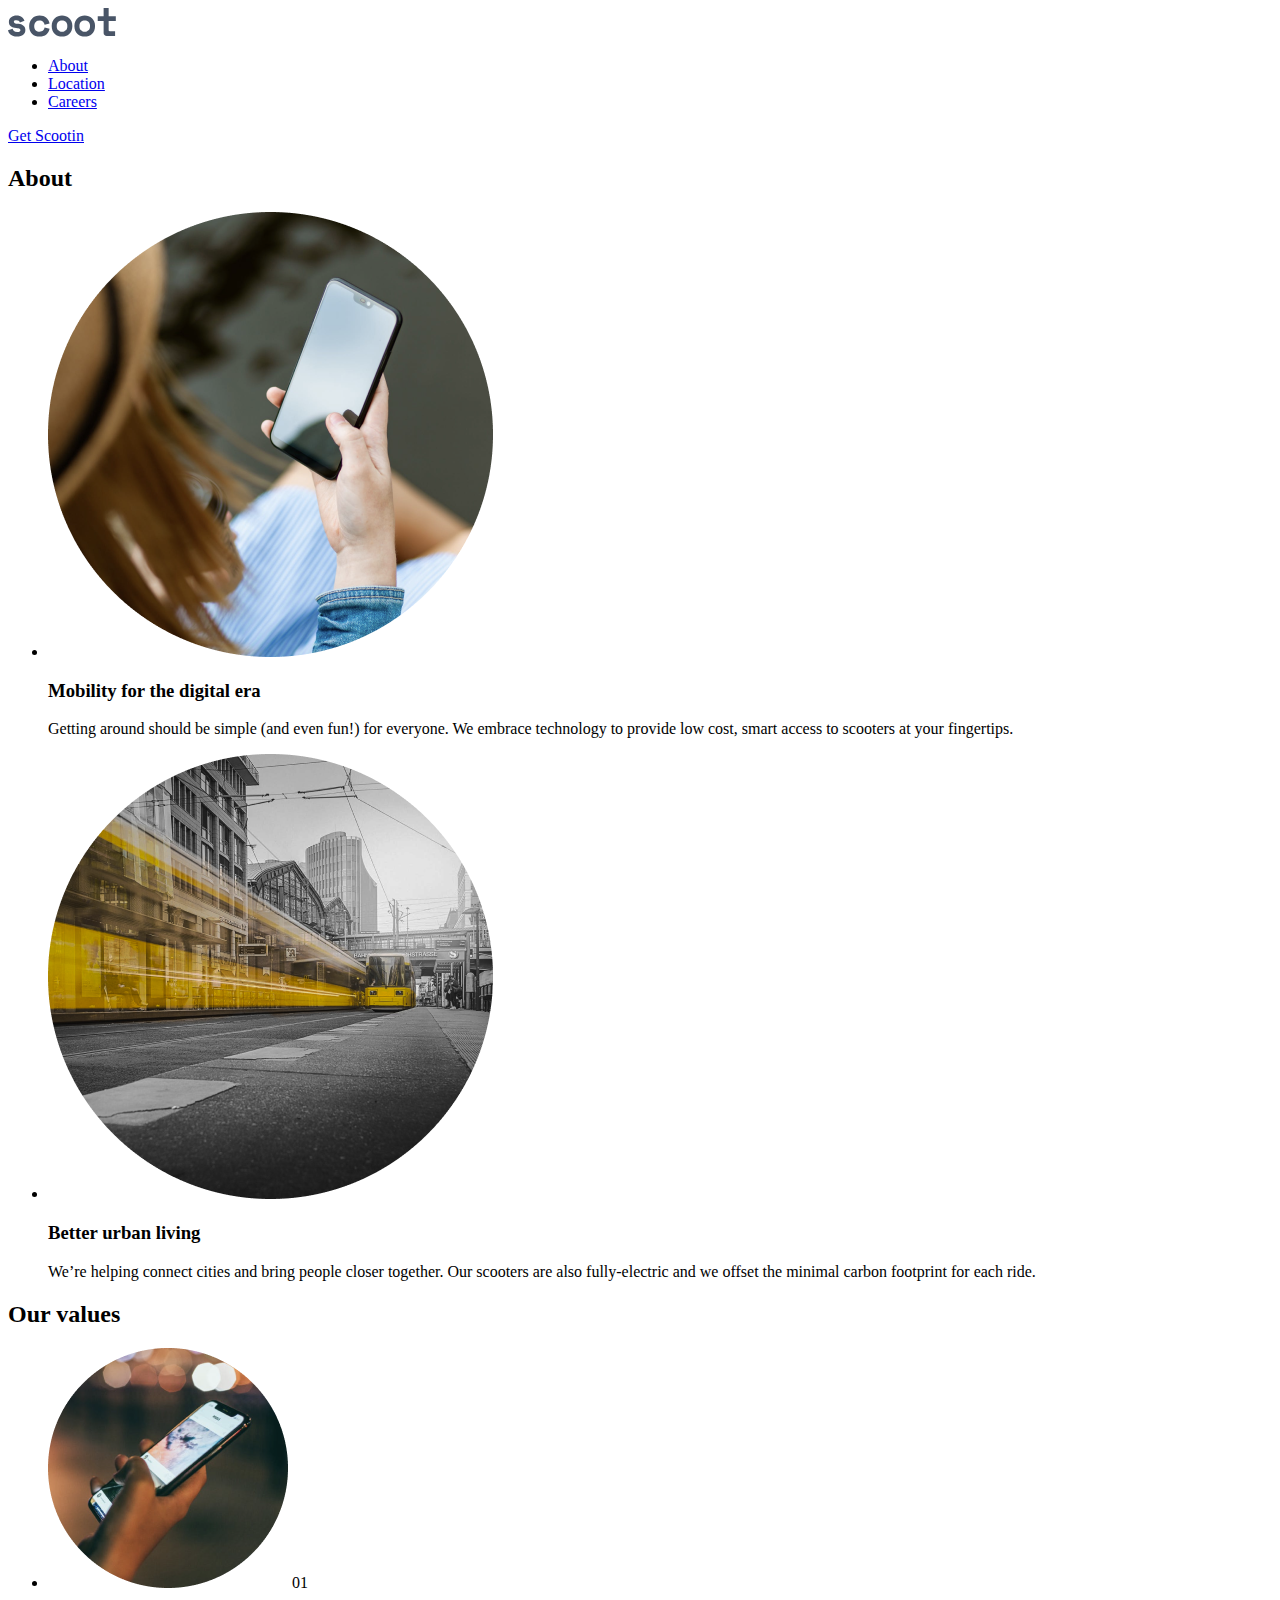
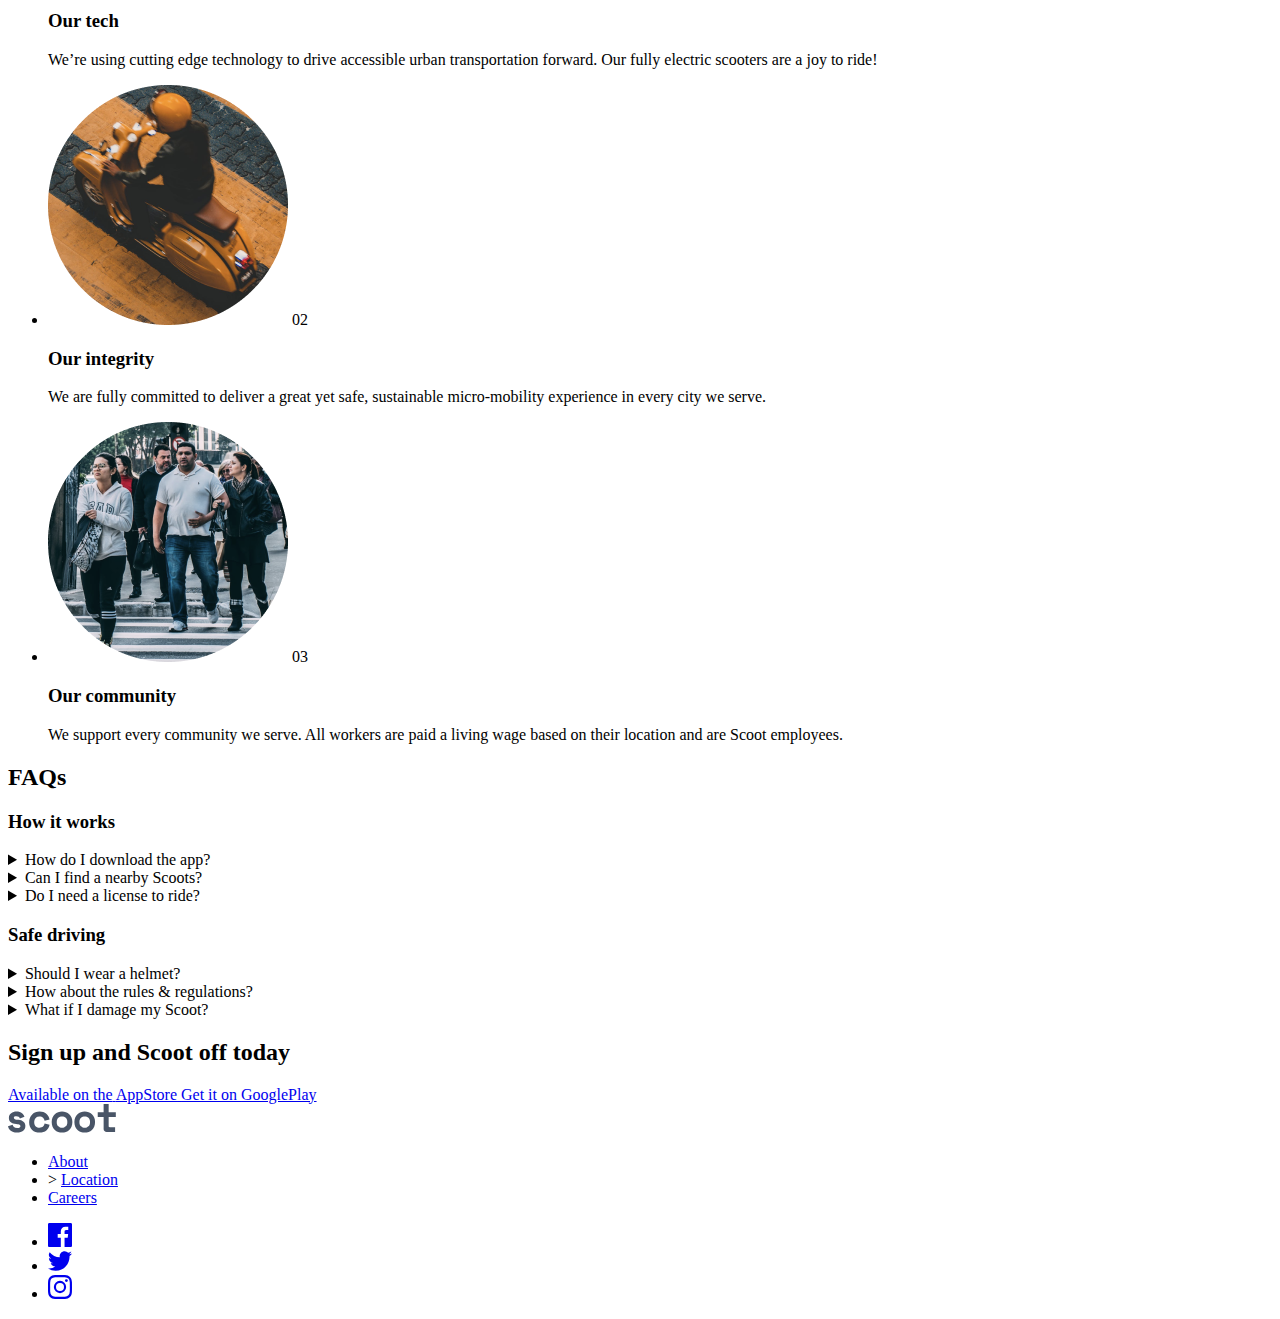
==== about.html @ 08a50570 "add about page" ====
<!DOCTYPE html>
<html lang="en">
<head>
    <meta charset="UTF-8">
    <meta http-equiv="X-UA-Compatible" content="IE=edge">
    <meta name="viewport" content="width=device-width, initial-scale=1.0">
    <title>Document</title>
</head>
<body>
        
    <!-- Header start -->
    <header class="site-header">
        <div class="container">
            <div class="site-header__wrapper">
                <div class="site-header__inner">
                    <a class="logo" href="#">
                        <img class="logo-img" src="./images/logo-black.svg" alt="site logo">
                    </a>
                    <nav class="sitenav">
                        <ul class="sitenav-list">
                            <li class="sitenav-item">
                                <a class="sitenav-link" href="#">About</a>
                            </li>
                            <li class="sitenav-item">
                                <a class="sitenav-link" href="#">Location</a>
                            </li>
                            <li class="sitenav-item">
                                <a class="sitenav-link" href="#">Careers</a>
                            </li>
                        </ul>
                    </nav>
                </div>
                <a class="scoot-link" href="#">Get Scootin</a>
            </div>
        </div>
    </header>
    <!-- Header finish -->
    
    <!-- Main start -->
    <main class="site-main">
        <!-- Hero section start  -->
        <section class="about-hero">
            <div class="container">
                <h2 class="about-hero__title">About</h2>
                <ul class="about-hero__list">
                    <li class="about-hero__item">
                        <img class="about-hero__item-img" src="./images/phone.png" alt="phone photo with girl">
                        <div class="about-hero__item-inner">
                            <h3 class="about-hero__item-title">Mobility for the digital era</h3>
                            <p class="about-hero__item-desc">Getting around should be simple (and even fun!) for everyone. We embrace technology to provide low cost, smart access to scooters at your fingertips.</p>
                        </div>
                    </li>
                    <li class="about-hero__item">
                        <img class="about-hero__item-img" src="./images/bus.png" alt="bus photo">
                        <div class="about-hero__item-inner">
                            <h3 class="about-hero__item-title">Better urban living</h3>
                            <p class="about-hero__item-desc">We’re helping connect cities and bring people closer together. Our scooters are also fully-electric and we offset the minimal carbon footprint for each ride.</p>
                        </div>
                    </li>
                </ul>
            </div>
        </section>
        <!-- Hero section finish  -->
        
        
        
        
        <!-- our values section start  -->
        <section class="our-values">
            <div class="container">
                <h2 class="our-values__title">Our values</h2>
                <ul class="our-values__list">
                    <li class="our-values__item">
                        <img class="our-values__item-img" src="./images/iphone.png" alt="decoration img">
                        <span class="our-values__item-number">01</span>
                        <h3 class="our-values__item-title">Our tech</h3>
                        <p class="our-values__item-desc">We’re using cutting edge technology to drive accessible urban transportation forward. Our fully electric scooters are a joy to ride!</p>
                    </li>
                    <li class="our-values__item">
                        <img class="our-values__item-img" src="./images/motocicle.png" alt="decoration img">
                        <span class="our-values__item-number">02</span>
                        <h3 class="our-values__item-title">Our integrity</h3>
                        <p class="our-values__item-desc">We are fully committed to deliver a great yet safe, sustainable micro-mobility experience in every city we serve.</p>
                    </li>
                    <li class="our-values__item">
                        <img class="our-values__item-img" src="./images/peoples.png" alt="decoration img">
                        <span class="our-values__item-number">03</span>
                        <h3 class="our-values__item-title">Our community</h3>
                        <p class="our-values__item-desc">We support every community we serve. All workers are paid a living wage based on their location and are Scoot employees.</p>
                    </li>
                </ul>
            </div>
        </section>
        <!-- our values section finish  -->
        
        <!-- faqs section start -->
        <section class="faqs">
            <div class="container">
                <h2 class="faqs__title">FAQs</h2>
                <div class="faqs__wrapper">
                    <h3 class="faqs__text">How it works</h3>
                    <div class="faqs__inner">
                        <details class="faqs__item">
                            <summary class="faqs__item-title">How do I download the app?</summary>
                            <p class="faqs__item-desc">To download the Scoot app, you can search “Scoot” in both the App and Google Play stores. An even simpler way to do it would be to click the relevant link at the bottom of this page and you’ll be re-directed to the correct page.</p>
                        </details>
                        <details class="faqs__item">
                            <summary class="faqs__item-title">Can I find a nearby Scoots?</summary>
                            <p class="faqs__item-desc">To download the Scoot app, you can search “Scoot” in both the App and Google Play stores. An even simpler way to do it would be to click the relevant link at the bottom of this page and you’ll be re-directed to the correct page.</p>
                        </details>
                        <details class="faqs__item faqs__item--last-item">
                            <summary class="faqs__item-title">Do I need a license to ride?</summary>
                            <p class="faqs__item-desc">To download the Scoot app, you can search “Scoot” in both the App and Google Play stores. An even simpler way to do it would be to click the relevant link at the bottom of this page and you’ll be re-directed to the correct page.</p>
                        </details>
                    </div>
                </div>
                <div class="faqs__wrapper faqs__wrapper--safe-driving">
                    <h3 class="faqs__text">Safe driving</h3>
                    <div class="faqs__inner">
                        <details class="faqs__item">
                            <summary class="faqs__item-title">Should I wear a helmet?</summary>
                            <p class="faqs__item-desc">Yes, please do! All cities have different laws. But we strongly strongly strongly recommend always wearing a helmet regardless of the local laws. We like you and we want you to be as safe as possible while Scooting.</p>
                        </details>
                        <details class="faqs__item">
                            <summary class="faqs__item-title">How about the rules & regulations?</summary>
                            <p class="faqs__item-desc">Yes, please do! All cities have different laws. But we strongly strongly strongly recommend always wearing a helmet regardless of the local laws. We like you and we want you to be as safe as possible while Scooting.</p>
                        </details>
                        <details class="faqs__item faqs__item--last-item">
                            <summary class="faqs__item-title">What if I damage my Scoot?</summary>
                            <p class="faqs__item-desc">Yes, please do! All cities have different laws. But we strongly strongly strongly recommend always wearing a helmet regardless of the local laws. We like you and we want you to be as safe as possible while Scooting.</p>
                        </details>
                    </div>
                </div>
            </div>
        </section>
        <!-- faqs section finish -->
        
        
        <!-- site article start -->
        <article class="site-article">
            <div class="container">
                <div class="site-article__box">
                    <div class="site-article__textbox">
                        <h2 class="site-article__text">
                            Sign up and Scoot off today
                        </h2>
                    </div>
                    <div class="site-article__links">
                        <a class="site-article__link site-article__link--apple" href="https://apps.apple.com/us/app/scoot-mobile/id898287610" target="blank">
                            <span class="site-article__link-textbox">
                                <span class="site-article__link-text">Available on the</span>
                                <span class="site-article__link-text site-article__link-text--bold">AppStore</span>
                            </span>
                        </a>
                        <a class="site-article__link site-article__link--google-play" href="https://play.google.com/store/apps/details?id=com.flyscoot.android&hl=ru&gl=US" target="blank">
                            <span class="site-article__link-textbox">
                                Get it on
                                <span class="site-article__link-text site-article__link-text--bold">GooglePlay</span>
                            </span>
                        </a>
                    </div>
                </div>
                <div class="site-article__circlebox">
                    <span class="site-article__circle"></span>
                    <span class="site-article__circle"></span>
                    <span class="site-article__circle"></span>
                </div>
            </div>
        </article>
        <!-- site article finish -->
        
    </main>
    <!-- Main finish  -->
    
    <!-- site footer start -->
    <footer class="site-footer">
        <div class="container">
            <div class="site-footer__box">
                <a href="./index.html">
                    <img src="./images/logo-black.svg" alt="site logo">
                </a>
                <nav class="sitenav">
                    <ul class="sitenav-list">
                        <li class="sitenav-item">
                            <a class="sitenav-link" href="#">About</a>
                        </li>
                        <li class="sitenav-item">>
                            <a class="sitenav-link" href="#">Location</a>
                        </li>
                        <li class="sitenav-item">
                            <a class="sitenav-link" href="#">Careers</a>
                        </li>
                    </ul>
                </nav>
                
                <ul class="site-footer__list">
                    <li class="site-footer__item">
                        <a class="site-footer__link" href="#">
                            <svg width="24" height="24" fill="currentColor" xmlns="http://www.w3.org/2000/svg"><path d="M22.675 0H1.325C.593 0 0 .593 0 1.325v21.351C0 23.407.593 24 1.325 24H12.82v-9.294H9.692v-3.622h3.128V8.413c0-3.1 1.893-4.788 4.659-4.788 1.325 0 2.463.099 2.795.143v3.24l-1.918.001c-1.504 0-1.795.715-1.795 1.763v2.313h3.587l-.467 3.622h-3.12V24h6.116c.73 0 1.323-.593 1.323-1.325V1.325C24 .593 23.407 0 22.675 0Z" fill="currentColor"/></svg>
                        </a>
                    </li>
                    <li class="site-footer__item">
                        <a class="site-footer__link" href="#">
                            <svg width="24" height="20" fill="currentColor" xmlns="http://www.w3.org/2000/svg"><path d="M24 2.557a9.83 9.83 0 0 1-2.828.775A4.932 4.932 0 0 0 23.337.608a9.864 9.864 0 0 1-3.127 1.195A4.916 4.916 0 0 0 16.616.248c-3.179 0-5.515 2.966-4.797 6.045A13.978 13.978 0 0 1 1.671 1.149a4.93 4.93 0 0 0 1.523 6.574 4.903 4.903 0 0 1-2.229-.616c-.054 2.281 1.581 4.415 3.949 4.89a4.935 4.935 0 0 1-2.224.084 4.928 4.928 0 0 0 4.6 3.419A9.9 9.9 0 0 1 0 17.54a13.94 13.94 0 0 0 7.548 2.212c9.142 0 14.307-7.721 13.995-14.646A10.025 10.025 0 0 0 24 2.557Z" fill="currentColor"/></svg>
                        </a>
                    </li>
                    <li class="site-footer__item">
                        <a class="site-footer__link" href="#">
                            <svg width="24" height="24" fill="currentColor" xmlns="http://www.w3.org/2000/svg"><path fill-rule="evenodd" clip-rule="evenodd" d="M12 0C8.741 0 8.333.014 7.053.072 2.695.272.273 2.69.073 7.052.014 8.333 0 8.741 0 12c0 3.259.014 3.668.072 4.948.2 4.358 2.618 6.78 6.98 6.98C8.333 23.986 8.741 24 12 24c3.259 0 3.668-.014 4.948-.072 4.354-.2 6.782-2.618 6.979-6.98.059-1.28.073-1.689.073-4.948 0-3.259-.014-3.667-.072-4.947-.196-4.354-2.617-6.78-6.979-6.98C15.668.014 15.259 0 12 0Zm0 2.163c3.204 0 3.584.012 4.85.07 3.252.148 4.771 1.691 4.919 4.919.058 1.265.069 1.645.069 4.849 0 3.205-.012 3.584-.069 4.849-.149 3.225-1.664 4.771-4.919 4.919-1.266.058-1.644.07-4.85.07-3.204 0-3.584-.012-4.849-.07-3.26-.149-4.771-1.699-4.919-4.92-.058-1.265-.07-1.644-.07-4.849 0-3.204.013-3.583.07-4.849.149-3.227 1.664-4.771 4.919-4.919 1.266-.057 1.645-.069 4.849-.069ZM5.838 12a6.162 6.162 0 1 1 12.324 0 6.162 6.162 0 0 1-12.324 0ZM12 16a4 4 0 1 1 0-8 4 4 0 0 1 0 8Zm4.965-10.405a1.44 1.44 0 1 1 2.881.001 1.44 1.44 0 0 1-2.881-.001Z" fill="currentColor"/></svg>
                        </a>
                    </li>
                </ul>
            </div>
        </div>
    </footer>
    <!-- site footer finish -->
</body>
</html>
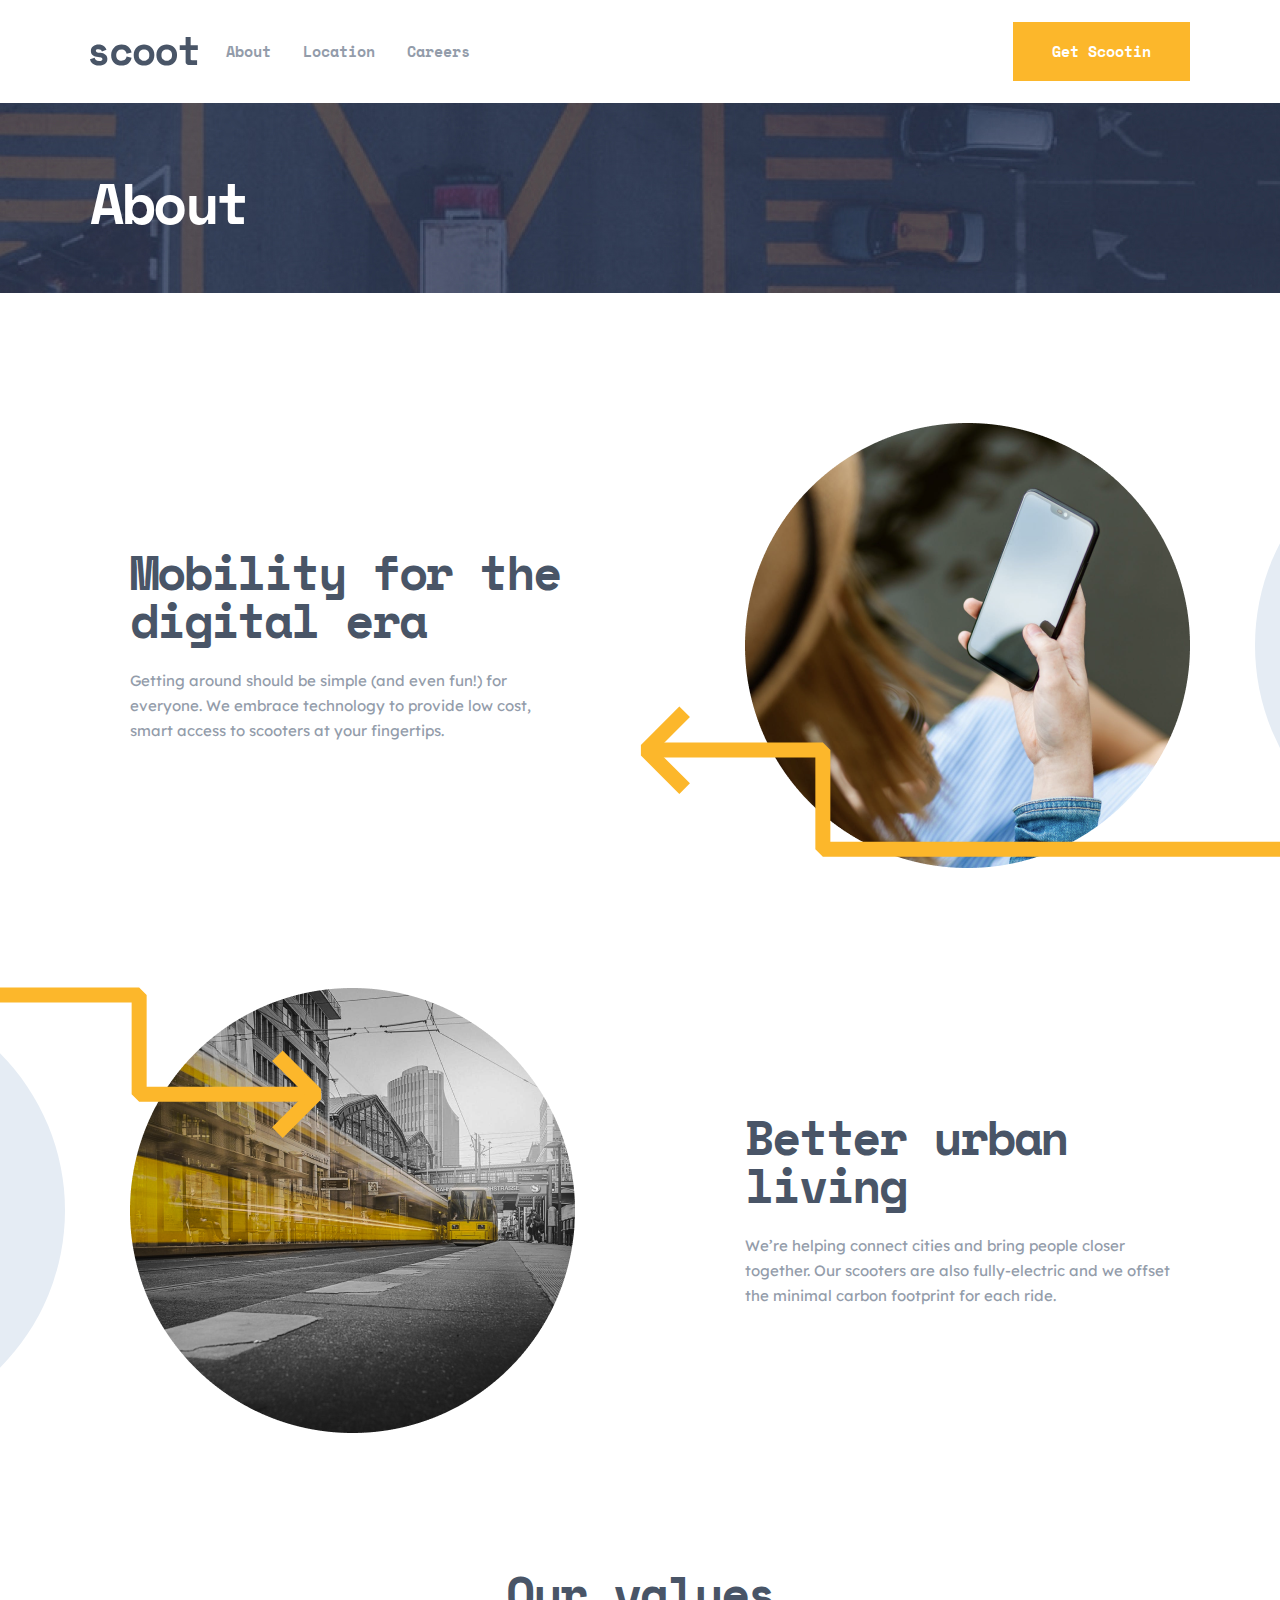
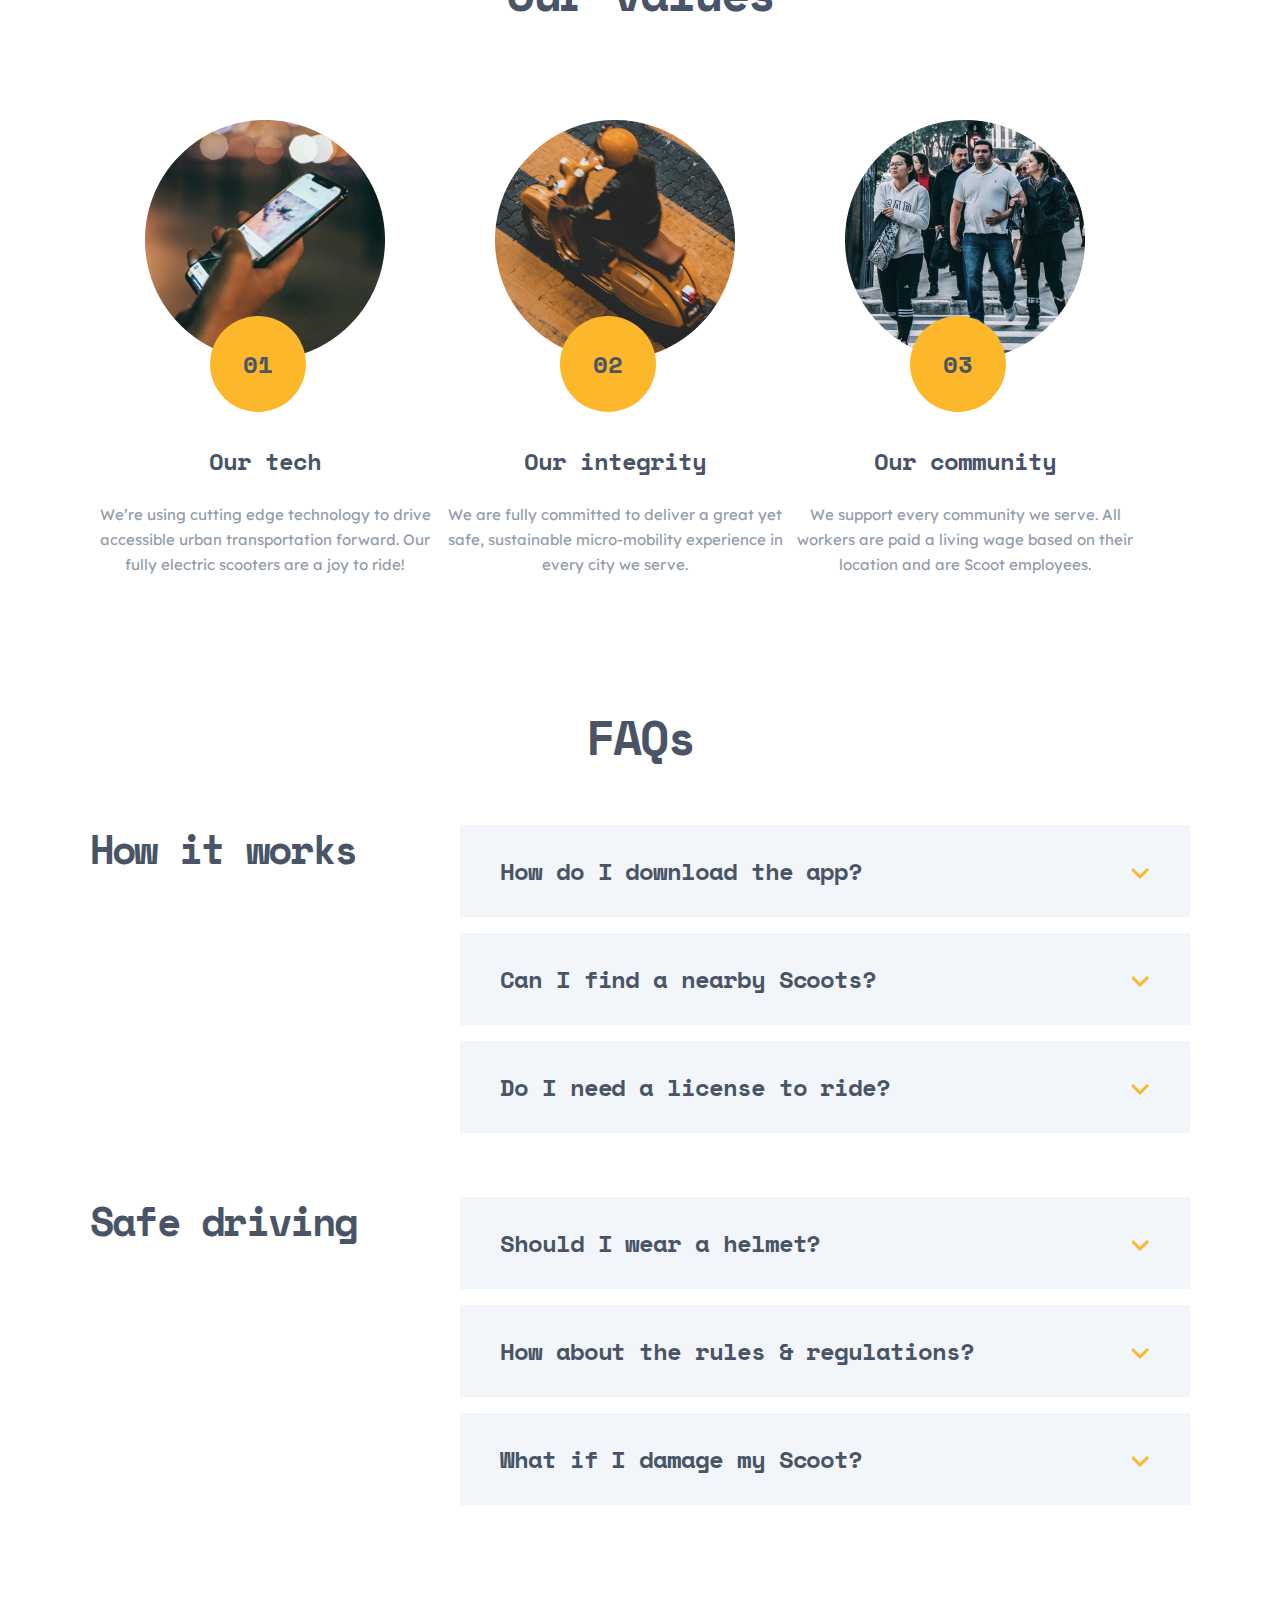
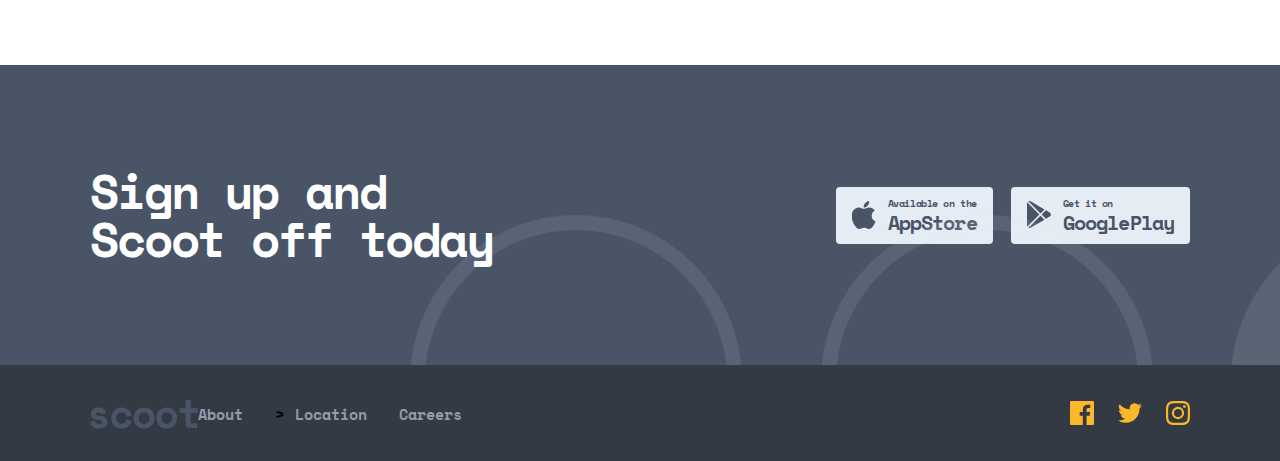
==== commit 5a4ee1cb: "Merge pull request #2 from MuhammadAkbar-Ramazonov/main" ====
--- a/about.html
+++ b/about.html
@@ -5,10 +5,14 @@
     <meta http-equiv="X-UA-Compatible" content="IE=edge">
     <meta name="viewport" content="width=device-width, initial-scale=1.0">
     <title>Document</title>
+    <link rel="stylesheet" href="./css/normalize.css">
+    <link rel="stylesheet" href="./css/style.css">
+
+    <!-- <link rel="stylesheet" href="./css/main.min.css"> -->
 </head>
 <body>
-        
-    <!-- Header start -->
+    
+    <!-- Head\er start -->
     <header class="site-header">
         <div class="container">
             <div class="site-header__wrapper">
--- a/css/style.css
+++ b/css/style.css
@@ -0,0 +1,807 @@
+/* ROOT */
+:root{
+    --main-font-family: "Space Mono", "Courier New", monospace;
+    --description-font-family:  "Lexend Deca", "Arial", sans-serif;
+    --main-bold-font-weight: 700;
+    --description-font-weight: 400;
+    --main-body-bg-color: #fff;
+    --main-link-bg-color: #fcb72b;
+    --main-text-color: #495567;
+    --main-description-color: #939caa;
+    --main-details-bg-color: #F2F5F9;;
+    --main-circle-bg-color: #e5ecf4;
+}
+
+@font-face {
+    font-family: "Lexend Deca";
+    font-style: normal;
+    font-weight: 400;
+    font-display: swap;
+    src: 
+    url("../fonts/lexend-deca-v17-latin-regular.woff2") format("woff2"), 
+    url("../fonts/lexend-deca-v17-latin-regular.woff") format("woff"); 
+}
+
+
+@font-face {
+    font-family: "Space Mono";
+    font-style: normal;
+    font-weight: 700;
+    font-display: swap;
+    src: 
+    url("../fonts/space-mono-v11-latin-700.woff2") format("woff2"), 
+    url("../fonts/space-mono-v11-latin-700.woff") format("woff"); 
+}
+
+*{
+    box-sizing: border-box;
+}
+
+html{
+    height: 100%;
+}
+
+img{
+    display: block;
+    height: auto;
+}
+
+body{
+    display: flex;
+    flex-direction: column;
+    height: 100%;
+    margin: 0;
+    font-family: var(--main-font-family);
+    font-weight: var(--main-bold-font-weight);
+    background-color: var(--main-body-bg-color);
+    overflow-x: hidden;
+}
+
+.container{
+    max-width: 1140px;
+    margin: 0 auto;
+    padding: 0 20px;
+}
+.visually-hidden {
+    clip: rect(0 0 0 0);
+    clip-path: inset(50%);
+    height: 1px;
+    overflow: hidden;
+    position: absolute;
+    white-space: nowrap;
+    width: 1px;
+}
+/* PAGE 1: HOME-----------------------------------  */
+
+
+.site-main{
+    flex-grow: 1;
+}
+
+.hero-section {
+    position: relative;
+    top: 0;
+    left: 0;
+    padding-top: 153px;
+    padding-bottom: 152px;
+    background-image: url("../images/Hero-bg-scoot.jpg");
+    background-repeat: no-repeat;
+    background-size: contain;
+    background-position: center;
+}
+@media
+only screen and (-webkit-min-device-pixel-ratio: 2),
+only screen and (   min--moz-device-pixel-ratio: 2),
+only screen and (     -o-min-device-pixel-ratio: 2/1),
+only screen and (        min-device-pixel-ratio: 2),
+only screen and (                min-resolution: 192dpi),
+only screen and (                min-resolution: 2dppx) {
+    .hero-section{
+        background-image: url("../images/Hero-bg-scoot@2x.jpg");
+    }
+}
+
+
+.site-header {
+    padding: 22px 0;
+}
+.site-header__wrapper {
+    display: flex;
+    justify-content: space-between;
+    align-items: center;
+}
+.site-header__inner {
+    display: flex;
+    align-items: center;
+}
+.logo {
+    margin-right: 28px;
+}
+.logo-img {
+    width: 107.82px;
+    height: 28.56px;
+}
+.sitenav-list {
+    display: flex;
+    align-items: center;
+    list-style: none;
+    padding: 0;
+    margin: 0;
+}
+.sitenav-item {
+    margin-right: 32px;
+}
+.sitenav-item:last-child {
+    margin-right: 0;
+}
+.sitenav-link {
+    font-size: 15px;
+    line-height: 25px;
+    color: #939CAA;
+    text-decoration: none;
+}
+
+
+.hero-section__textbox {
+    width: 500px;
+    margin-right: auto;
+}
+
+.hero-section__text {
+    margin-top: 0;
+    margin-bottom: 40px;
+    font-size: 56px;
+    line-height: 56px;
+
+    letter-spacing: -2.5px;
+    
+    color: var(--main-body-bg-color);
+}
+
+.hero-section__descriptionbox {
+    width: 405px;
+    margin-left: auto;
+}
+.hero-section__descriptionbox::before {
+    position: absolute;
+    right: calc(50% + 525px);
+    bottom: 292px;
+    display: inline-block;
+    width: 203px;
+    height: 15px;
+    background-image: url("../images/hero-yellow-line.svg");
+    background-position: center;
+    background-repeat: no-repeat;
+    content: "";
+}
+.hero-section__descriptionbox::after {
+    position: absolute;
+    left: calc(50% - 20px);
+    bottom: 157px;
+    display: inline-block;
+    width: 455px;
+    height: 150px;
+    background-image: url("../images/hero-arrow.svg");
+    background-position: center;
+    background-repeat: no-repeat;
+    content: "";
+}
+
+.hero-section__description {
+    margin-top: 0;
+    margin-bottom: 40px;
+    font-family: var(--description-font-family);
+    font-weight: var(--description-font-weight);
+    font-size: 15px;
+    line-height: 25px;
+
+    
+    color: var(--main-body-bg-color);
+}
+
+.scoot-link {
+    display: inline-block;
+    width: 177px;   
+    padding: 14px 14px;
+    font-size: 15px;
+    line-height: 25px;
+
+    text-decoration: none;  
+    text-align: center;
+    
+    color: var(--main-body-bg-color);
+    background-color: var(--main-link-bg-color);
+    border: 3px solid var(--main-link-bg-color);
+    transition: 0.3s ease;
+}
+.scoot-link:hover {
+    color: var(--main-link-bg-color);
+    background-color: transparent;
+}
+
+.hero-section__circlebox {
+    position: absolute;
+    bottom: 165px;
+    left: calc(50% + 570px);
+}
+
+.hero-section__circle {
+    display: inline-block;
+    width: 59px;
+    height: 59px;
+    border-radius: 50%;
+    border: 3px solid var(--main-body-bg-color);
+}
+.hero-section__circle:last-child {
+    background-color: var(--main-body-bg-color);
+}
+
+.description-app {
+    position: relative;
+    top: 0;
+    left: 0;
+    padding: 160px 0;
+}
+
+.description-app__line {
+    position: absolute;
+    z-index: -1;
+    top: 208px;
+    right: calc(50% - 215px);
+    display: inline-block;
+    width: 974px;
+    height: 15px;
+    background-color: var(--main-circle-bg-color);
+}
+
+.description-app__list {
+    display: flex;
+    align-items: center;
+    justify-content: space-between;
+    list-style: none;
+    margin: 0;
+    padding: 0;
+}
+
+.description-app__item {
+    width: 350px;
+}
+.description-app__item:nth-child(2) {
+    margin: 0 15px;
+}
+.description-app__item::before {
+    display: block;
+    width: 96px;
+    height: 96px;
+    background-color: var(--main-link-bg-color);
+    border-radius: 50%;
+    background-repeat: no-repeat;
+    background-position: center;
+    content: "";
+}
+.description-app__item:nth-child(1):before {
+    background-image: url("../images/mini-phone.svg");
+}
+.description-app__item:nth-child(2):before {
+    background-image: url("../images/mini-scoot.svg");
+}
+.description-app__item:nth-child(3):before {
+    background-image: url("../images/mini-cooryer.svg");
+}
+
+
+.description-app__text {
+    margin-top: 40px;
+    margin-bottom: 27px;
+    font-size: 24px;
+    line-height: 28px;
+
+    letter-spacing: -1.07143px;
+    
+    color: var(--main-text-color);
+}
+
+.description-app__description {
+    margin: 0;
+    font-family: var(--description-font-family);
+    font-style: normal;
+    font-weight: var(--description-font-weight);
+    font-size: 15px;
+    line-height: 25px;
+
+    color: var(--main-description-color);
+}
+
+
+.our-advantages{
+    padding-top: 40px;
+    padding-bottom: 200px;
+}
+
+.our-advantages__list {
+    margin: 0;
+    padding: 0;
+    list-style: none;
+}
+.our-advantages__item {
+    position: relative;
+    display: flex;
+    align-items: center;
+    justify-content: space-between;
+}
+.our-advantages__item:nth-child(1) {
+    flex-direction: row-reverse;
+    margin-bottom: 160px;
+}
+.our-advantages__item:nth-child(3) {
+    flex-direction: row-reverse;
+    margin-top: 160px;
+}
+.our-advantages__item:nth-child(1)::before {
+    position: absolute;
+    top: 273px;
+    right: -210px;
+    width: 743px;
+    height: 171px;
+    z-index: 1;
+    background-image: url("../images/to-left-arrow.svg");
+    background-repeat: no-repeat;
+    background-position: center;
+    content: "";
+}
+.our-advantages__item:after {
+    position: absolute;
+    right: -510px;
+    width: 445px;
+    height: 445px;    
+    background-color: var(--main-circle-bg-color);
+    border-radius: 50%;
+    content: "";
+}
+.our-advantages__item:nth-child(2)::after{
+    left: -510px;
+}
+.our-advantages__item:nth-child(2)::before {
+    position: absolute;
+    top: -7px;
+    left: -754px;
+    width: 950px;
+    height: 163px;
+    z-index: 1;
+    background-image: url("../images/to-right.svg");
+    background-repeat: no-repeat;
+    background-position: calc(50% + 100px);
+    content: "";
+}
+.our-advantages__item:nth-child(3)::before {
+    position: absolute;
+    top: 60px;
+    right: -550px;
+    width: 743px;
+    height: 171px;
+    z-index: 1;
+    background-image: url("../images/to-left-arrow.svg");
+    background-repeat: no-repeat;
+    background-position: center;
+    content: "";
+}
+
+.our-advantages__item-inner{
+    width: 445px;
+}
+.our-advantages__item-title {
+    font-size: 48px;
+    line-height: 48px;
+    letter-spacing: -2.14286px;
+    margin-top: 0;margin-bottom: 24px;
+    color: var(--main-text-color);
+    
+}
+.our-advantages__item-desc {
+    font-family: var(--description-font-family);
+    font-weight: var(--description-font-weight);
+    font-size: 15px;
+    line-height: 25px;
+    margin-top: 0;
+    margin-bottom: 40px;
+    color: var(--main-description-color);
+}
+
+
+
+/* ARTICLE  */
+
+.site-article {
+    position: relative;
+    top: 0;
+    left: 0;
+    overflow-x: hidden;
+    overflow-y: hidden;
+    padding: 102px 0;
+    background-color: var(--main-text-color);
+}
+
+.site-article__box {
+    display: flex;
+    align-items: center;
+    justify-content: space-between;
+}
+
+.site-article__textbox {
+    width: 415px;
+    margin-top: auto;
+}
+
+.site-article__text {
+    margin: 0;
+    font-size: 48px;
+    line-height: 48px;
+
+    letter-spacing: -2.14286px;
+    
+    color: var(--main-body-bg-color);
+    
+}
+
+.site-article__links{
+    display: flex;
+    align-items: center;    
+}
+
+.site-article__link {
+    display: flex;
+    align-items: center;
+    margin-left: 18px;
+    padding: 9px 16px;
+    font-size: 10px;
+    line-height: 15px;
+
+    text-decoration: none;
+    letter-spacing: -0.446429px;
+    
+    color: var(--main-text-color);
+    background-color: var(--main-circle-bg-color);
+    border-radius: 4px;
+}
+
+.site-article__link-textbox{
+    display: flex;
+    flex-direction: column;
+}
+
+
+.site-article__link--apple:before {
+    display: inline-block;
+    width: 24.27px;
+    height: 28px;
+    margin-right: 12px;
+    background-image: url("../images/apple.svg");
+    background-repeat: no-repeat;
+    background-position: center;
+    content: "";
+}
+.site-article__link--google-play::before {
+    display: inline-block;
+    width: 24.27px;
+    height: 28px;
+    margin-right: 12px;
+    background-image: url("../images/google-app-store.svg");
+    background-repeat: no-repeat;
+    background-position: center;
+    content: "";
+}
+
+.site-article__link-text--bold {
+    display: block;
+    font-size: 20px;
+    line-height: 24px;
+
+    letter-spacing: -0.892857px;
+    
+    color: var(--main-text-color);
+}
+
+
+.site-article__circlebox {
+    position: absolute;
+    top: 150px;
+    left: calc(50% - 230px);
+    display: flex;
+    align-items: center;
+    justify-content: space-between;
+    width: 1153px;
+}
+
+.site-article__circle {
+    display: inline-block;
+    width: 332px;
+    height: 332px;
+    opacity: 0.1;
+    border: 15px solid var(--main-circle-bg-color);
+    border-radius: 50%;
+}
+.site-article__circle:last-child {
+    background-color: var(--main-circle-bg-color);
+}
+
+.site-footer {
+    padding-top: 35px;
+    padding-bottom: 32px;
+    background-color: #333a44;
+}
+
+.site-footer__box {
+    display: flex;
+    align-items: center;
+}
+
+
+.site-footer__list {
+    display: flex;
+    align-items: center;
+    margin-top: 0;
+    margin-bottom: 0;
+    margin-left: auto;
+    padding: 0;
+    list-style: none;
+}
+
+.site-footer__item {
+    margin-left: 24px;
+}
+
+.site-footer__link {
+    text-decoration: none;
+    color: var(--main-link-bg-color);
+    transition: 0.3s ease;
+}
+.site-footer__link:hover     {
+    color: var(--main-circle-bg-color);
+}
+
+/* PAGE 2: ABOUT-----------------------------------  */
+
+/* about-hero start */
+.about-hero{
+    padding: 72px 0 60px 0;
+    background-image: url("../images/hero-bg.jpg");
+    background-repeat: no-repeat;
+    background-position: center top;
+    background-size: contain 200px;
+}
+.about-hero__title{
+    font-size: 56px;
+    line-height: 56px;
+    margin: 0;
+    margin-bottom: 192px;
+    letter-spacing: -2.5px;
+    color: #FFFFFF;
+}
+
+.about-hero__list {
+    list-style: none;
+}
+.about-hero__item {
+    position: relative;
+    display: flex;
+    align-items: center;
+    justify-content: space-between;
+}
+.about-hero__item:nth-child(1) {
+    flex-direction: row-reverse;
+    margin-bottom: 120px;
+}
+.about-hero__item:nth-child(1)::before {
+    position: absolute;
+    top: 273px;
+    right: -200px;
+    width: 960px;
+    height: 171px;
+    z-index: 1;
+    background-image: url("../images/to-left.svg");
+    background-repeat: no-repeat;
+    background-position: calc(50% + 100px);
+    content: "";
+}
+.about-hero__item:after {
+    position: absolute;
+    right: -510px;
+    width: 445px;
+    height: 445px;    
+    background-color: #E5ECF4;
+    border-radius: 50%;
+    content: "";
+}
+.about-hero__item:nth-child(2)::after{
+    left: -510px;
+}
+.about-hero__item:nth-child(2)::before {
+    position: absolute;
+    top: -7px;
+    left: -754px;
+    width: 950px;
+    height: 163px;
+    z-index: 1;
+    background-image: url("../images/to-right.svg");
+    background-repeat: no-repeat;
+    background-position: calc(50% + 100px);
+    content: "";
+}
+
+.about-hero__item-inner{
+    width: 445px;
+    
+}
+.about-hero__item-title {
+    font-size: 48px;
+    line-height: 48px;
+    letter-spacing: -2.14286px;
+    margin-top: 0;margin-bottom: 24px;
+    color: #495567;
+    
+}
+.about-hero__item-desc {
+    font-family: var(--description-font-family);
+    font-weight: var(--description-font-weight);
+    font-size: 15px;
+    line-height: 25px;
+    margin: 0;
+    color: #939CAA;
+}
+
+
+
+/* our values start */
+.our-values {
+    padding: 60px 0;
+}
+.our-values__title {
+    font-size: 48px;
+    line-height: 48px;
+    text-align: center;
+    margin-top: 0;
+    margin-bottom: 48px;
+    letter-spacing: -2.14286px;
+    color: #495567;
+}
+.our-values__list {
+    display: flex;
+    align-items: center;
+    flex-wrap: wrap;
+    list-style: none;
+    padding: 0;
+}
+.our-values__item {
+    position: relative;
+    width: 350px;
+    padding-top: 55px;
+}
+.our-values__item-img{
+    margin: 0 auto;
+    margin-bottom: 87px;
+}
+.our-values__item-number{
+    position: absolute;
+    top: 251px;
+    left: 120px;
+    display: flex;
+    align-items: center;
+    justify-content: center;   
+    font-size: 24px;
+    line-height: 28px;
+    width: 96px;
+    height: 96px;
+    border-radius: 50%;
+    color: var(--main-text-color);
+    background-color: var(--main-link-bg-color);
+}
+.our-values__item-title {
+    font-size: 24px;
+    line-height: 28px;
+    text-align: center;
+    margin-top: 0;
+    margin-bottom: 27px;
+    letter-spacing: -1.07143px;
+    color: var(--main-text-color);
+}
+.our-values__item-desc {
+    font-family: var(--description-font-family);
+    font-weight: var(--description-font-weight);
+    font-size: 15px;
+    line-height: 25px;
+    text-align: center;
+    margin: 0;
+    color: var(--main-description-color);
+}
+/* faqs section start */
+.faqs {
+    padding-top: 60px;
+    padding-bottom: 160px;
+}
+.faqs__title {
+    font-size: 48px;
+    line-height: 48px;
+    text-align: center;
+    letter-spacing: -2.14286px;
+    margin-top: 0;
+    margin-bottom: 64px;
+    color: #495567;
+}
+.faqs__wrapper {
+    display: flex;
+    justify-content: space-between;
+    margin-bottom: 64px;
+}
+.faqs__wrapper--safe-driving{
+    margin-bottom: 0;
+}
+.faqs__text {
+    font-size: 40px;
+    line-height: 48px;
+    letter-spacing: -1.78571px;
+    margin-top: 0;
+    margin-bottom: 0;
+    color: #495567;
+}
+.faqs__inner {
+}
+.faqs__item {
+    position: relative;
+    width: 730px;
+    margin-bottom: 16px;
+    padding: 32px 40px;
+    background-color: #F2F5F9;
+}
+.faqs__item::after{
+    position: absolute;
+    top: 42px;
+    right: 40px;
+    width: 18px;
+    height: 13px;
+    background-image: url("../images/next.svg");
+    background-repeat: no-repeat;
+    background-size: cover;
+    background-position: center;
+    transition: transform 0.5s ease;
+    transform: rotate(180deg);
+    content: "";
+}
+.faqs__item[open]::after{
+    transform: rotate(0deg);
+    
+}
+.faqs__item--last-item{
+    margin-bottom: 0;
+}
+.faqs__item-title {
+    font-size: 24px;
+    line-height: 28px;
+    letter-spacing: -1.07143px;
+    list-style: none;
+    color: #495567;
+}
+.faqs__item-desc {
+    font-family: var(--description-font-family);
+    font-weight: var(--description-font-weight);
+    font-size: 15px;
+    line-height: 25px;
+    color: #495567;
+}
+
+/* PAGE 3: CAREERS-----------------------------------  */
+
+
+
+
+
+/* PAGE 4: LOCATION-----------------------------------  */
+
+
+
+/* PAGE 3: CAREERS-----------------------------------  */
+
+
+
+
+
+/* PAGE 4: LOCATION-----------------------------------  */
--- a/css/main.min.css
+++ b/css/main.min.css
@@ -0,0 +1 @@
+button,hr,input{overflow:visible}progress,sub,sup{vertical-align:baseline}[type=checkbox],[type=radio],legend{box-sizing:border-box;padding:0}html{line-height:1.15;-webkit-text-size-adjust:100%}body{margin:0}details,main{display:block}h1{font-size:2em;margin:.67em 0}hr{box-sizing:content-box;height:0}code,kbd,pre,samp{font-family:monospace,monospace;font-size:1em}a{background-color:transparent}abbr[title]{border-bottom:none;text-decoration:underline;text-decoration:underline dotted}b,strong{font-weight:bolder}small{font-size:80%}sub,sup{font-size:75%;line-height:0;position:relative}sub{bottom:-.25em}sup{top:-.5em}img{border-style:none}button,input,optgroup,select,textarea{font-family:inherit;font-size:100%;line-height:1.15;margin:0}button,select{text-transform:none}[type=button],[type=reset],[type=submit],button{-webkit-appearance:button}[type=button]::-moz-focus-inner,[type=reset]::-moz-focus-inner,[type=submit]::-moz-focus-inner,button::-moz-focus-inner{border-style:none;padding:0}[type=button]:-moz-focusring,[type=reset]:-moz-focusring,[type=submit]:-moz-focusring,button:-moz-focusring{outline:ButtonText dotted 1px}fieldset{padding:.35em .75em .625em}legend{color:inherit;display:table;max-width:100%;white-space:normal}textarea{overflow:auto}[type=number]::-webkit-inner-spin-button,[type=number]::-webkit-outer-spin-button{height:auto}[type=search]{-webkit-appearance:textfield;outline-offset:-2px}[type=search]::-webkit-search-decoration{-webkit-appearance:none}::-webkit-file-upload-button{-webkit-appearance:button;font:inherit}summary{display:list-item}[hidden],template{display:none}
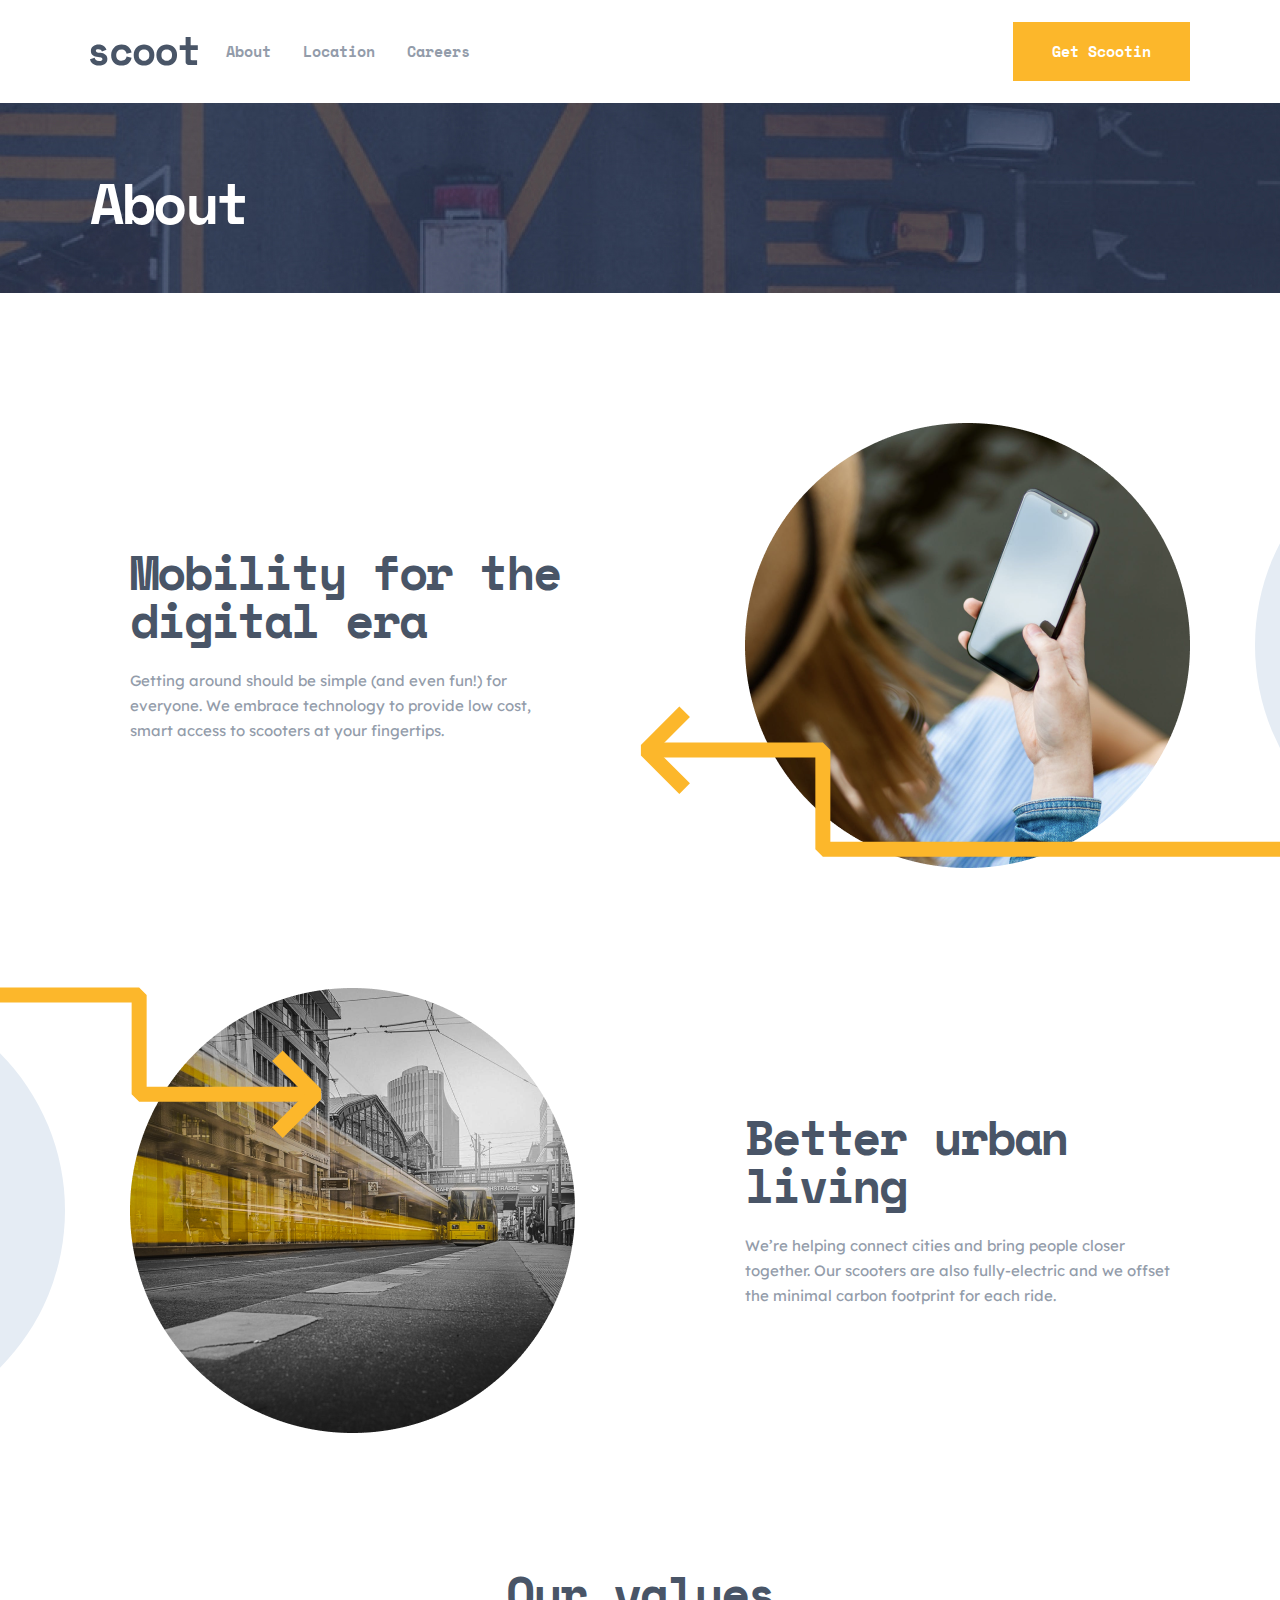
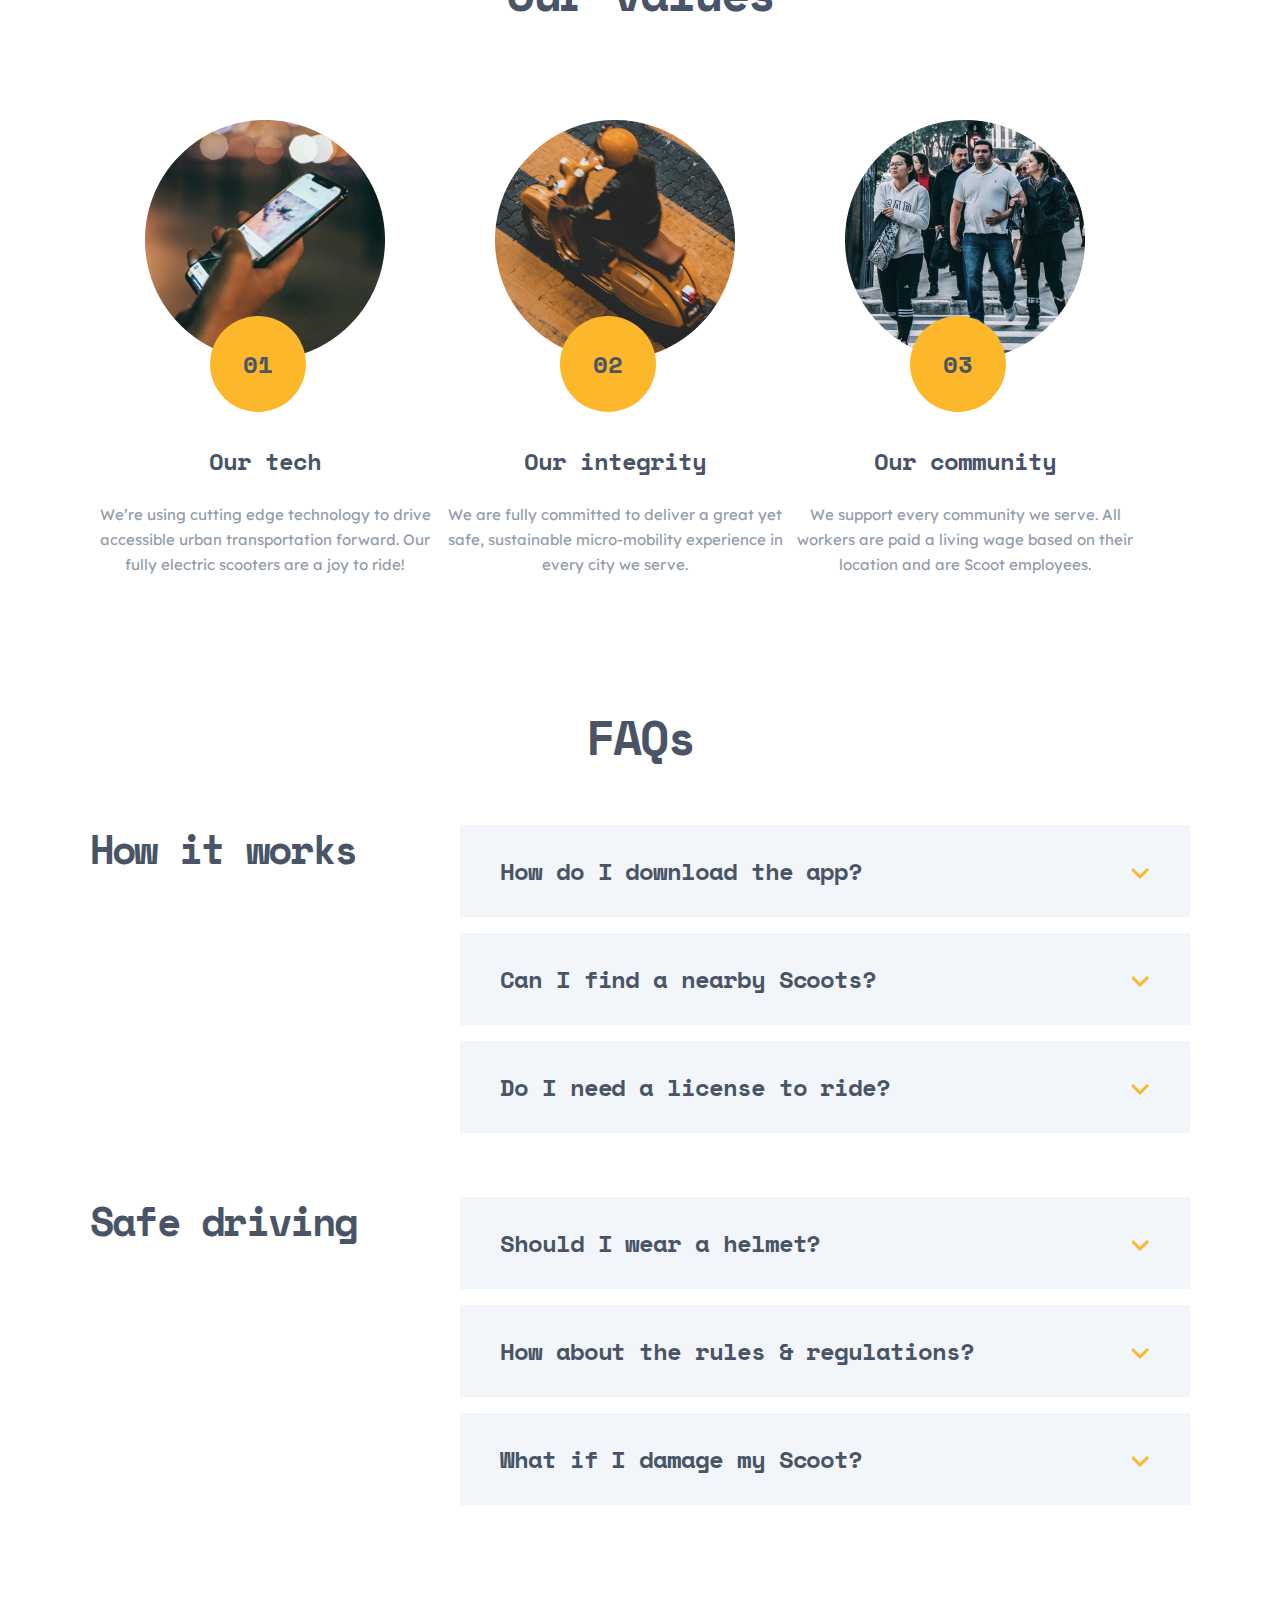
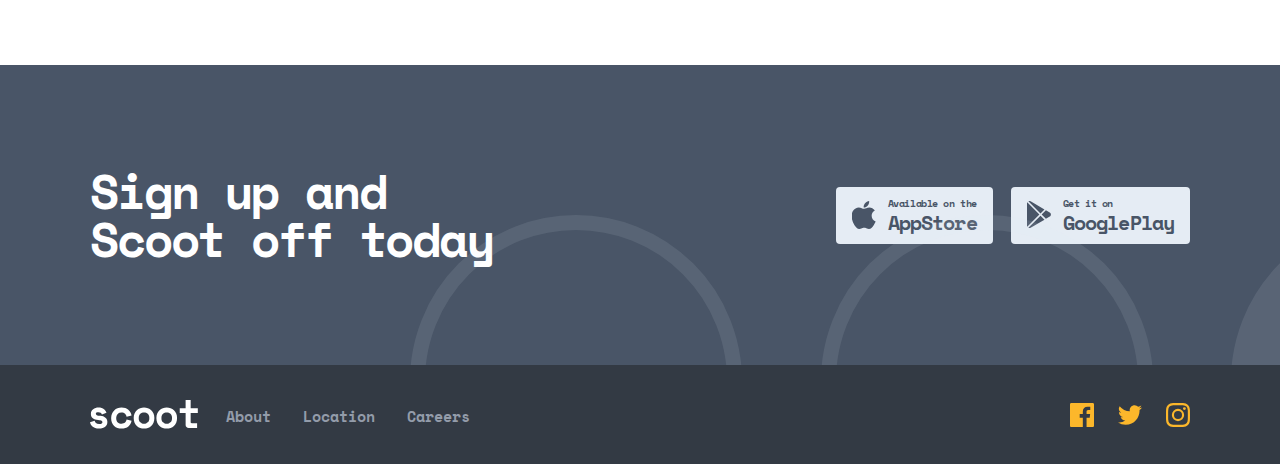
==== commit 018a9c47: "Fix bags" ====
--- a/about.html
+++ b/about.html
@@ -7,7 +7,7 @@
     <title>Document</title>
     <link rel="stylesheet" href="./css/normalize.css">
     <link rel="stylesheet" href="./css/style.css">
-
+    
     <!-- <link rel="stylesheet" href="./css/main.min.css"> -->
 </head>
 <body>
@@ -17,7 +17,7 @@
         <div class="container">
             <div class="site-header__wrapper">
                 <div class="site-header__inner">
-                    <a class="logo" href="#">
+                    <a class="logo" href="./index.html">
                         <img class="logo-img" src="./images/logo-black.svg" alt="site logo">
                     </a>
                     <nav class="sitenav">
@@ -48,14 +48,18 @@
                 <h2 class="about-hero__title">About</h2>
                 <ul class="about-hero__list">
                     <li class="about-hero__item">
-                        <img class="about-hero__item-img" src="./images/phone.png" alt="phone photo with girl">
+                        <img class="about-hero__item-img" src="./images/phone.png" 
+                        
+                        alt="phone photo with girl">
                         <div class="about-hero__item-inner">
                             <h3 class="about-hero__item-title">Mobility for the digital era</h3>
                             <p class="about-hero__item-desc">Getting around should be simple (and even fun!) for everyone. We embrace technology to provide low cost, smart access to scooters at your fingertips.</p>
                         </div>
                     </li>
                     <li class="about-hero__item">
-                        <img class="about-hero__item-img" src="./images/bus.png" alt="bus photo">
+                        <img class="about-hero__item-img" src="./images/bus.png" 
+                        
+                        alt="bus photo">
                         <div class="about-hero__item-inner">
                             <h3 class="about-hero__item-title">Better urban living</h3>
                             <p class="about-hero__item-desc">We’re helping connect cities and bring people closer together. Our scooters are also fully-electric and we offset the minimal carbon footprint for each ride.</p>
@@ -180,15 +184,16 @@
     <footer class="site-footer">
         <div class="container">
             <div class="site-footer__box">
-                <a href="./index.html">
-                    <img src="./images/logo-black.svg" alt="site logo">
+                <a class="logo logo--white" href="./index.html">
+                    <!-- <img class="logo-img" src="./images/logo-black.svg" alt="site logo"> -->
+                    <svg width="108" height="29" fill="currentColor" xmlns="http://www.w3.org/2000/svg"><path fill-rule="evenodd" clip-rule="evenodd" d="M107.097 23.2V28h-8.4c-.907 0-1.647-.293-2.22-.88-.573-.587-.86-1.333-.86-2.24V12.96h-5.88v-4.8h5.88V0h5.04v8.16h7.16v4.8h-7.16V22c0 .8.36 1.2 1.08 1.2h5.36ZM9.12 28.56c2.613 0 4.64-.587 6.08-1.76 1.44-1.173 2.16-2.747 2.16-4.72v-.24c0-1.787-.64-3.18-1.92-4.18-1.28-1-2.933-1.607-4.96-1.82-1.76-.187-2.973-.42-3.64-.7-.667-.28-1-.74-1-1.38 0-.453.213-.833.64-1.14.427-.307 1.067-.46 1.92-.46.933 0 1.693.207 2.28.62.587.413 1 .98 1.24 1.7l4.56-1.84a8.832 8.832 0 0 0-.92-1.74c-.4-.6-.92-1.147-1.56-1.64-.64-.493-1.42-.893-2.34-1.2-.92-.307-2.007-.46-3.26-.46-.96 0-1.893.133-2.8.4a7.473 7.473 0 0 0-2.4 1.18 6.193 6.193 0 0 0-1.68 1.9c-.427.747-.64 1.613-.64 2.6v.24c0 1.893.66 3.327 1.98 4.3 1.32.973 3.1 1.553 5.34 1.74.827.08 1.513.187 2.06.32.547.133.98.3 1.3.5.32.2.54.413.66.64.12.227.18.473.18.74 0 .453-.233.873-.7 1.26-.467.387-1.327.58-2.58.58-1.413 0-2.46-.32-3.14-.96-.68-.64-1.127-1.387-1.34-2.24L0 22.32c.133.693.393 1.407.78 2.14.387.733.94 1.4 1.66 2 .72.6 1.627 1.1 2.72 1.5 1.093.4 2.413.6 3.96.6Zm22.454 0c2.827 0 5.087-.72 6.78-2.16 1.694-1.44 2.767-3.333 3.22-5.68l-4.96-1.24c-.24 1.307-.766 2.347-1.58 3.12-.813.773-1.993 1.16-3.54 1.16-.72 0-1.4-.113-2.04-.34a4.705 4.705 0 0 1-1.68-1.02c-.48-.453-.86-1.02-1.14-1.7-.28-.68-.42-1.46-.42-2.34v-.24c0-.88.14-1.673.42-2.38.28-.707.66-1.307 1.14-1.8a5.006 5.006 0 0 1 1.68-1.14 5.25 5.25 0 0 1 2.04-.4c1.547 0 2.747.427 3.6 1.28.854.853 1.36 1.867 1.52 3.04l4.96-1.28c-.453-2.347-1.54-4.24-3.26-5.68-1.72-1.44-3.966-2.16-6.74-2.16-1.44 0-2.793.24-4.06.72a9.726 9.726 0 0 0-3.32 2.08c-.946.907-1.686 2-2.22 3.28-.533 1.28-.8 2.72-.8 4.32v.48c0 1.6.267 3.027.8 4.28.534 1.253 1.267 2.307 2.2 3.16.934.853 2.034 1.507 3.3 1.96 1.267.453 2.634.68 4.1.68Zm26.355-.68c-1.24.453-2.54.68-3.9.68-1.36 0-2.66-.227-3.9-.68a9.996 9.996 0 0 1-3.3-1.98c-.96-.867-1.72-1.933-2.28-3.2-.56-1.267-.84-2.727-.84-4.38v-.48c0-1.627.28-3.073.84-4.34.56-1.267 1.32-2.34 2.28-3.22a9.827 9.827 0 0 1 3.3-2c1.24-.453 2.54-.68 3.9-.68 1.36 0 2.66.227 3.9.68a9.827 9.827 0 0 1 3.3 2c.96.88 1.72 1.953 2.28 3.22.56 1.267.84 2.713.84 4.34v.48c0 1.653-.28 3.113-.84 4.38-.56 1.267-1.32 2.333-2.28 3.2a9.996 9.996 0 0 1-3.3 1.98Zm-3.9-4.12c-.72 0-1.4-.12-2.04-.36a4.95 4.95 0 0 1-1.68-1.04 4.911 4.911 0 0 1-1.14-1.66c-.28-.653-.42-1.393-.42-2.22v-.8c0-.827.14-1.567.42-2.22.28-.653.66-1.207 1.14-1.66a4.95 4.95 0 0 1 1.68-1.04c.64-.24 1.32-.36 2.04-.36s1.4.12 2.04.36c.64.24 1.2.587 1.68 1.04.48.453.86 1.007 1.14 1.66.28.653.42 1.393.42 2.22v.8c0 .827-.14 1.567-.42 2.22a4.911 4.911 0 0 1-1.14 1.66c-.48.453-1.04.8-1.68 1.04-.64.24-1.32.36-2.04.36Zm26.594 4.12c-1.24.453-2.54.68-3.9.68-1.36 0-2.66-.227-3.9-.68a9.996 9.996 0 0 1-3.3-1.98c-.96-.867-1.72-1.933-2.28-3.2-.56-1.267-.84-2.727-.84-4.38v-.48c0-1.627.28-3.073.84-4.34.56-1.267 1.32-2.34 2.28-3.22a9.827 9.827 0 0 1 3.3-2c1.24-.453 2.54-.68 3.9-.68 1.36 0 2.66.227 3.9.68a9.827 9.827 0 0 1 3.3 2c.96.88 1.72 1.953 2.28 3.22.56 1.267.84 2.713.84 4.34v.48c0 1.653-.28 3.113-.84 4.38-.56 1.267-1.32 2.333-2.28 3.2a9.996 9.996 0 0 1-3.3 1.98Zm-3.9-4.12c-.72 0-1.4-.12-2.04-.36a4.95 4.95 0 0 1-1.68-1.04 4.911 4.911 0 0 1-1.14-1.66c-.28-.653-.42-1.393-.42-2.22v-.8c0-.827.14-1.567.42-2.22.28-.653.66-1.207 1.14-1.66a4.95 4.95 0 0 1 1.68-1.04c.64-.24 1.32-.36 2.04-.36s1.4.12 2.04.36c.64.24 1.2.587 1.68 1.04.48.453.86 1.007 1.14 1.66.28.653.42 1.393.42 2.22v.8c0 .827-.14 1.567-.42 2.22a4.911 4.911 0 0 1-1.14 1.66c-.48.453-1.04.8-1.68 1.04-.64.24-1.32.36-2.04.36Z" fill="currentColor"/></svg>
                 </a>
                 <nav class="sitenav">
                     <ul class="sitenav-list">
                         <li class="sitenav-item">
-                            <a class="sitenav-link" href="#">About</a>
+                            <a class="sitenav-link" href="./about.html">About</a>
                         </li>
-                        <li class="sitenav-item">>
+                        <li class="sitenav-item">
                             <a class="sitenav-link" href="#">Location</a>
                         </li>
                         <li class="sitenav-item">
--- a/css/style.css
+++ b/css/style.css
@@ -117,6 +117,9 @@
 .logo {
     margin-right: 28px;
 }
+.logo--white{
+    color: var(--main-body-bg-color);
+}
 .logo-img {
     width: 107.82px;
     height: 28.56px;
@@ -743,8 +746,9 @@
     margin-bottom: 0;
     color: #495567;
 }
-.faqs__inner {
-}
+/* .faqs__inner {
+} */
+
 .faqs__item {
     position: relative;
     width: 730px;
